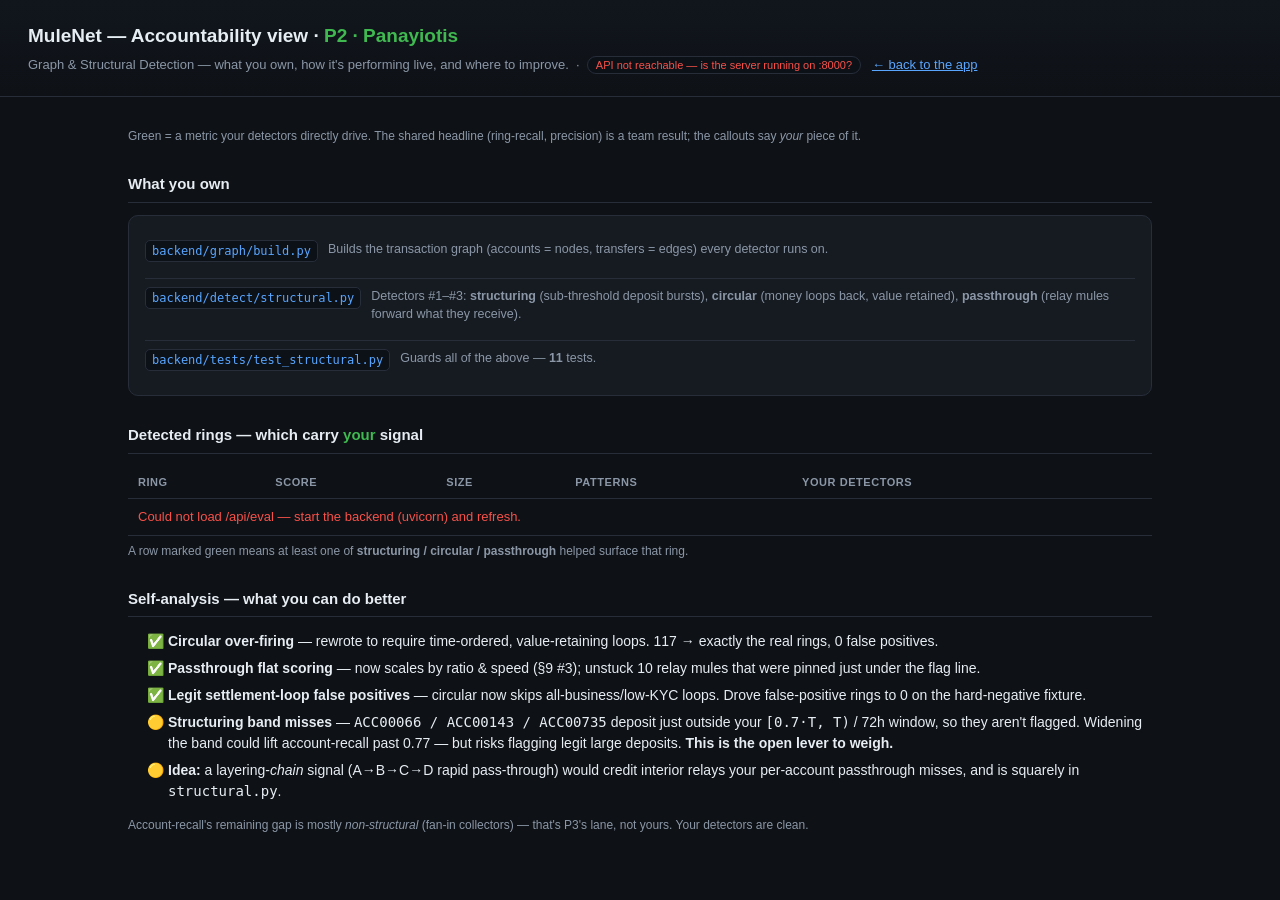
==== frontend/p2.html @ 9625df2c "P2: standalone self-review page (frontend/p2.html) Read-only accountability view for P2 — reads exis" ====
<!doctype html>
<html lang="en">
<head>
<meta charset="utf-8" />
<meta name="viewport" content="width=device-width, initial-scale=1" />
<title>MuleNet — P2 Accountability (Panayiotis)</title>
<!--
  Standalone self-review page for P2 (Panayiotis) — Graph & Structural Detection.
  Self-contained: reads only existing read-only GET endpoints. Touches no teammate's file.
  Served by the existing static mount at  http://localhost:8000/p2.html
-->
<style>
  :root{
    --bg:#0e1116; --panel:#161b22; --line:#272e3a; --ink:#e6edf3; --mut:#8b97a7;
    --mine:#3fb950; --mine-bg:#15351f; --theirs:#384150; --warn:#d29922; --bad:#f85149;
    --accent:#58a6ff;
  }
  *{box-sizing:border-box}
  body{margin:0;background:var(--bg);color:var(--ink);
    font:14px/1.5 -apple-system,Segoe UI,Roboto,Helvetica,Arial,sans-serif}
  header{padding:22px 28px;border-bottom:1px solid var(--line);background:linear-gradient(180deg,#11161d,#0e1116)}
  header h1{margin:0 0 4px;font-size:19px}
  header .sub{color:var(--mut);font-size:13px}
  header .me{color:var(--mine);font-weight:600}
  main{max-width:1080px;margin:0 auto;padding:24px 28px 60px}
  .grid{display:grid;gap:16px}
  .cards{grid-template-columns:repeat(auto-fit,minmax(190px,1fr))}
  .card{background:var(--panel);border:1px solid var(--line);border-radius:10px;padding:16px}
  .card h3{margin:0 0 10px;font-size:12px;letter-spacing:.06em;text-transform:uppercase;color:var(--mut)}
  .metric{display:flex;align-items:baseline;gap:8px}
  .metric .v{font-size:30px;font-weight:700}
  .metric .o{font-size:12px;color:var(--mut)}
  .good{color:var(--mine)} .warnv{color:var(--warn)} .badv{color:var(--bad)}
  .tag{display:inline-block;font-size:11px;padding:2px 7px;border-radius:20px;border:1px solid var(--line);margin:2px 3px 0 0}
  .tag.mine{background:var(--mine-bg);border-color:var(--mine);color:var(--mine)}
  .tag.theirs{color:var(--mut)}
  .own{display:flex;flex-direction:column;gap:8px}
  .own .row{display:flex;gap:10px;align-items:flex-start;padding:8px 0;border-top:1px solid var(--line)}
  .own .row:first-child{border-top:0}
  .own code{background:#0c1017;border:1px solid var(--line);border-radius:5px;padding:1px 6px;color:var(--accent);font-size:12px}
  .own .d{color:var(--mut);font-size:12.5px}
  table{width:100%;border-collapse:collapse;font-size:13px}
  th,td{text-align:left;padding:8px 10px;border-bottom:1px solid var(--line)}
  th{color:var(--mut);font-weight:600;font-size:11px;text-transform:uppercase;letter-spacing:.05em}
  tr.mine td:first-child{box-shadow:inset 3px 0 0 var(--mine)}
  .legend{color:var(--mut);font-size:12px;margin:6px 0 0}
  .todo li{margin:6px 0}
  .todo .done::marker{content:"✅ "}
  .todo .open::marker{content:"🟡 "}
  .sec{margin-top:28px}
  .sec h2{font-size:15px;margin:0 0 12px;padding-bottom:6px;border-bottom:1px solid var(--line)}
  .pill{font-size:11px;padding:2px 8px;border-radius:20px;background:#0c1017;border:1px solid var(--line);color:var(--mut)}
  .err{color:var(--bad)}
  a{color:var(--accent)}
</style>
</head>
<body>
<header>
  <h1>MuleNet — Accountability view · <span class="me">P2 · Panayiotis</span></h1>
  <div class="sub">Graph &amp; Structural Detection — what you own, how it's performing live, and where to improve.
  &nbsp;·&nbsp; <span class="pill" id="ts">loading…</span> &nbsp; <a href="/">← back to the app</a></div>
</header>
<main>

  <div class="grid cards" id="scoreboard"></div>
  <p class="legend">Green = a metric your detectors directly drive. The shared headline (ring-recall, precision)
  is a team result; the callouts say <em>your</em> piece of it.</p>

  <div class="sec">
    <h2>What you own</h2>
    <div class="card own">
      <div class="row"><code>backend/graph/build.py</code><span class="d">Builds the transaction graph (accounts = nodes, transfers = edges) every detector runs on.</span></div>
      <div class="row"><code>backend/detect/structural.py</code><span class="d">Detectors #1–#3: <b>structuring</b> (sub-threshold deposit bursts), <b>circular</b> (money loops back, value retained), <b>passthrough</b> (relay mules forward what they receive).</span></div>
      <div class="row"><code>backend/tests/test_structural.py</code><span class="d">Guards all of the above — <b id="ntests">11</b> tests.</span></div>
    </div>
  </div>

  <div class="sec">
    <h2>Detected rings — which carry <span style="color:var(--mine)">your</span> signal</h2>
    <table id="ringtbl"><thead><tr>
      <th>Ring</th><th>Score</th><th>Size</th><th>Patterns</th><th>Your detectors</th>
    </tr></thead><tbody id="ringbody"><tr><td colspan="5">loading…</td></tr></tbody></table>
    <p class="legend">A row marked green means at least one of <b>structuring / circular / passthrough</b> helped surface that ring.
    <span id="ringsummary"></span></p>
  </div>

  <div class="sec">
    <h2>Self-analysis — what you can do better</h2>
    <ul class="todo">
      <li class="done"><b>Circular over-firing</b> — rewrote to require time-ordered, value-retaining loops. 117 → exactly the real rings, 0 false positives.</li>
      <li class="done"><b>Passthrough flat scoring</b> — now scales by ratio &amp; speed (§9 #3); unstuck 10 relay mules that were pinned just under the flag line.</li>
      <li class="done"><b>Legit settlement-loop false positives</b> — circular now skips all-business/low-KYC loops. Drove false-positive rings to 0 on the hard-negative fixture.</li>
      <li class="open"><b>Structuring band misses</b> — <code>ACC00066 / ACC00143 / ACC00735</code> deposit just outside your <code>[0.7·T, T)</code> / 72h window, so they aren't flagged. Widening the band could lift account-recall past 0.77 — but risks flagging legit large deposits. <b>This is the open lever to weigh.</b></li>
      <li class="open"><b>Idea:</b> a layering-<em>chain</em> signal (A→B→C→D rapid pass-through) would credit interior relays your per-account passthrough misses, and is squarely in <code>structural.py</code>.</li>
    </ul>
    <p class="legend">Account-recall's remaining gap is mostly <em>non-structural</em> (fan-in collectors) — that's P3's lane, not yours. Your detectors are clean.</p>
  </div>

</main>
<script>
const MINE = new Set(["structuring","circular","passthrough"]);
const fmtPct = v => (v*100).toFixed(1) + "%";

function card(title, value, owned, note){
  const cls = owned ? "good" : "";
  return `<div class="card"><h3>${title}</h3>
    <div class="metric"><span class="v ${cls}">${value}</span><span class="o">${note||""}</span></div></div>`;
}

async function load(){
  try{
    const [ev, rings] = await Promise.all([
      fetch("/api/eval").then(r=>r.json()),
      fetch("/api/rings").then(r=>r.json()),
    ]);
    const a = ev.account;

    // rings carrying my signal
    const mineRings = rings.filter(r => (r.patterns||[]).some(p => MINE.has(p)));
    const circRings = rings.filter(r => (r.patterns||[]).includes("circular"));

    document.getElementById("scoreboard").innerHTML = [
      card("False-positive rings", ev.false_positive_rings,
           true, ev.false_positive_rings===0 ? "you cleared the settlement-loop FPs → 0" : "settlement loops?"),
      card("Rings carrying your signal", `${mineRings.length}/${rings.length}`,
           true, "structuring / circular / passthrough"),
      card("Circular rings surfaced", circRings.length,
           true, "your rewritten loop detector"),
      card("Ring-recall (team)", fmtPct(ev.ring_recall),
           false, `${ev.rings_matched}/${ev.rings_true} true rings`),
      card("Account precision (team)", fmtPct(a.precision),
           false, `${a.fp} false mules`),
      card("Account recall (team)", fmtPct(a.recall),
           false, `${a.fn} missed · F1 ${a.f1}`),
    ].join("");

    const rows = rings
      .slice()
      .sort((x,y)=>y.score-x.score)
      .map(r=>{
        const mine = (r.patterns||[]).some(p=>MINE.has(p));
        const pats = (r.patterns||[]).map(p =>
          `<span class="tag ${MINE.has(p)?"mine":"theirs"}">${p}</span>`).join("");
        const myp = (r.patterns||[]).filter(p=>MINE.has(p));
        return `<tr class="${mine?"mine":""}">
          <td>${r.ring_id}</td>
          <td>${r.score}</td>
          <td>${(r.account_ids||[]).length}</td>
          <td>${pats}</td>
          <td class="${mine?"good":""}">${myp.length?myp.join(", "):"<span class='o'>—</span>"}</td>
        </tr>`;
      }).join("");
    document.getElementById("ringbody").innerHTML = rows || `<tr><td colspan="5">no rings</td></tr>`;
    document.getElementById("ringsummary").textContent =
      ` You contributed signal to ${mineRings.length} of ${rings.length} detected rings.`;

    document.getElementById("ts").textContent = "live · " + new Date().toLocaleTimeString();
  }catch(e){
    document.getElementById("ts").innerHTML =
      `<span class="err">API not reachable — is the server running on :8000?</span>`;
    document.getElementById("ringbody").innerHTML =
      `<tr><td colspan="5" class="err">Could not load /api/eval — start the backend (uvicorn) and refresh.</td></tr>`;
  }
}
load();
</script>
</body>
</html>
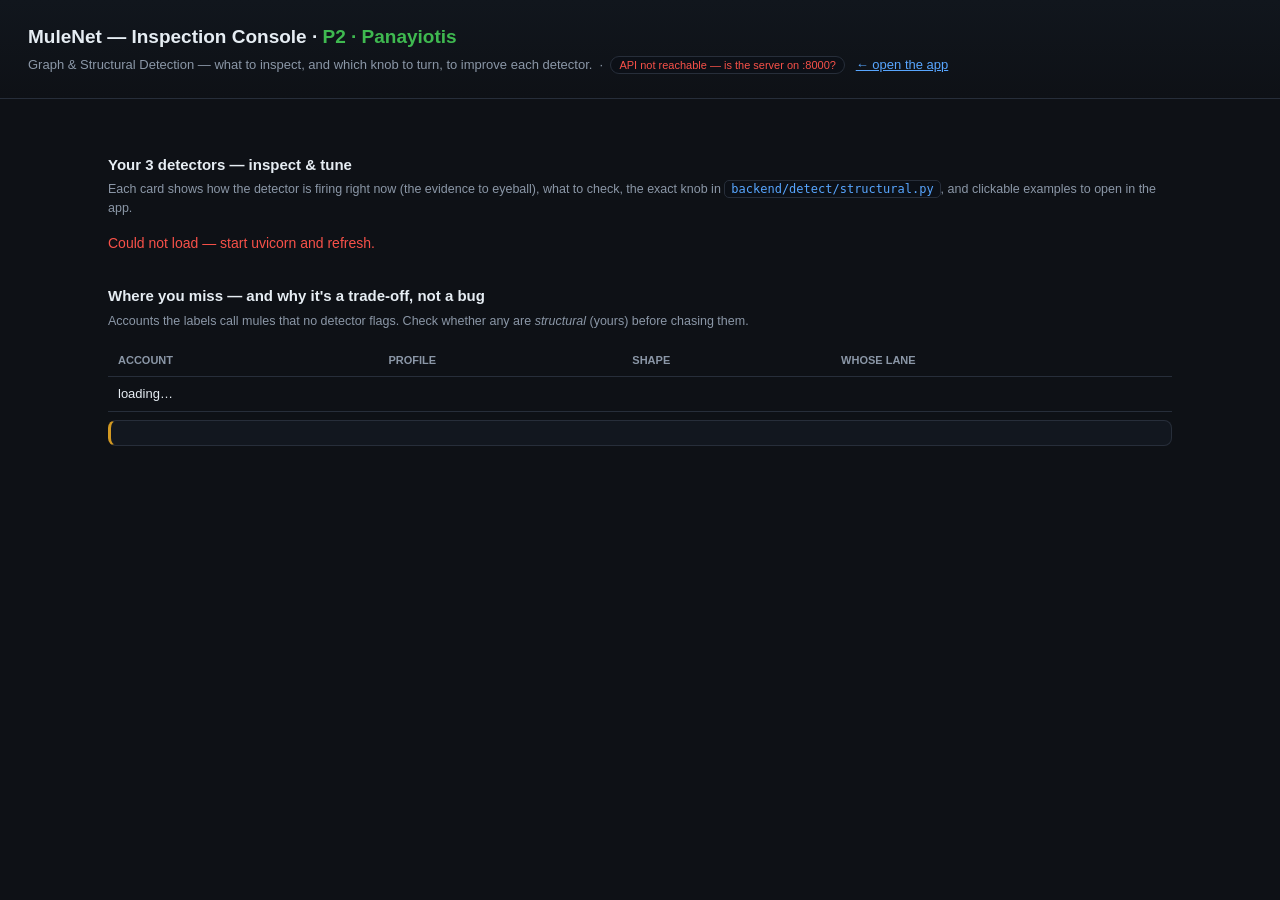
==== commit cabda687: "P2: upgrade self-review page into an inspection console Per-detector firing + evidence ranges to eye" ====
--- a/frontend/p2.html
+++ b/frontend/p2.html
@@ -3,108 +3,127 @@
 <head>
 <meta charset="utf-8" />
 <meta name="viewport" content="width=device-width, initial-scale=1" />
-<title>MuleNet — P2 Accountability (Panayiotis)</title>
+<title>MuleNet — P2 Inspection Console (Panayiotis)</title>
 <!--
-  Standalone self-review page for P2 (Panayiotis) — Graph & Structural Detection.
-  Self-contained: reads only existing read-only GET endpoints. Touches no teammate's file.
+  Standalone self-improvement console for P2 (Panayiotis) — Graph & Structural Detection.
+  Self-contained: reads only existing read-only GET endpoints; touches no teammate's file.
   Served by the existing static mount at  http://localhost:8000/p2.html
+  Tells you exactly WHAT to inspect and WHICH knob to turn to improve each detector.
 -->
 <style>
   :root{
     --bg:#0e1116; --panel:#161b22; --line:#272e3a; --ink:#e6edf3; --mut:#8b97a7;
-    --mine:#3fb950; --mine-bg:#15351f; --theirs:#384150; --warn:#d29922; --bad:#f85149;
-    --accent:#58a6ff;
+    --mine:#3fb950; --warn:#d29922; --bad:#f85149; --accent:#58a6ff; --chip:#0c1017;
   }
   *{box-sizing:border-box}
-  body{margin:0;background:var(--bg);color:var(--ink);
-    font:14px/1.5 -apple-system,Segoe UI,Roboto,Helvetica,Arial,sans-serif}
+  body{margin:0;background:var(--bg);color:var(--ink);font:14px/1.55 -apple-system,Segoe UI,Roboto,Helvetica,Arial,sans-serif}
   header{padding:22px 28px;border-bottom:1px solid var(--line);background:linear-gradient(180deg,#11161d,#0e1116)}
   header h1{margin:0 0 4px;font-size:19px}
   header .sub{color:var(--mut);font-size:13px}
   header .me{color:var(--mine);font-weight:600}
-  main{max-width:1080px;margin:0 auto;padding:24px 28px 60px}
-  .grid{display:grid;gap:16px}
-  .cards{grid-template-columns:repeat(auto-fit,minmax(190px,1fr))}
-  .card{background:var(--panel);border:1px solid var(--line);border-radius:10px;padding:16px}
-  .card h3{margin:0 0 10px;font-size:12px;letter-spacing:.06em;text-transform:uppercase;color:var(--mut)}
+  main{max-width:1120px;margin:0 auto;padding:24px 28px 70px}
+  .grid{display:grid;gap:14px}
+  .cards{grid-template-columns:repeat(auto-fit,minmax(165px,1fr))}
+  .card{background:var(--panel);border:1px solid var(--line);border-radius:10px;padding:14px 16px}
+  .card h3{margin:0 0 8px;font-size:11px;letter-spacing:.06em;text-transform:uppercase;color:var(--mut)}
   .metric{display:flex;align-items:baseline;gap:8px}
-  .metric .v{font-size:30px;font-weight:700}
-  .metric .o{font-size:12px;color:var(--mut)}
+  .metric .v{font-size:26px;font-weight:700} .metric .o{font-size:12px;color:var(--mut)}
   .good{color:var(--mine)} .warnv{color:var(--warn)} .badv{color:var(--bad)}
-  .tag{display:inline-block;font-size:11px;padding:2px 7px;border-radius:20px;border:1px solid var(--line);margin:2px 3px 0 0}
-  .tag.mine{background:var(--mine-bg);border-color:var(--mine);color:var(--mine)}
-  .tag.theirs{color:var(--mut)}
-  .own{display:flex;flex-direction:column;gap:8px}
-  .own .row{display:flex;gap:10px;align-items:flex-start;padding:8px 0;border-top:1px solid var(--line)}
-  .own .row:first-child{border-top:0}
-  .own code{background:#0c1017;border:1px solid var(--line);border-radius:5px;padding:1px 6px;color:var(--accent);font-size:12px}
-  .own .d{color:var(--mut);font-size:12.5px}
+  .sec{margin-top:30px}
+  .sec h2{font-size:15px;margin:0 0 4px} .sec .lead{color:var(--mut);font-size:12.5px;margin:0 0 14px}
+  .det{background:var(--panel);border:1px solid var(--line);border-radius:12px;padding:0;margin-bottom:16px;overflow:hidden}
+  .det .top{display:flex;justify-content:space-between;align-items:center;gap:12px;padding:14px 18px;border-bottom:1px solid var(--line);background:#12171f}
+  .det .top .name{font-weight:700;font-size:15px;color:var(--mine)}
+  .det .top .what{color:var(--mut);font-size:12.5px}
+  .det .top .count{font-size:22px;font-weight:700}
+  .det .body{padding:14px 18px;display:grid;grid-template-columns:1fr 1fr;gap:18px}
+  @media(max-width:760px){.det .body{grid-template-columns:1fr}}
+  .block h4{margin:0 0 8px;font-size:11px;letter-spacing:.05em;text-transform:uppercase;color:var(--mut)}
+  .ev{font-size:12.5px;color:var(--ink)} .ev .row{display:flex;justify-content:space-between;padding:3px 0;border-bottom:1px dashed var(--line)}
+  .ev .row span:last-child{color:var(--accent);font-variant-numeric:tabular-nums}
+  .check{font-size:13px;margin:0;padding-left:18px} .check li{margin:6px 0}
+  .knob{display:inline-block;background:var(--chip);border:1px solid var(--line);border-radius:5px;padding:1px 6px;color:var(--warn);font-size:12px;font-family:ui-monospace,monospace}
+  code{background:var(--chip);border:1px solid var(--line);border-radius:5px;padding:1px 6px;color:var(--accent);font-size:12px}
+  .links{margin-top:10px;font-size:12px}
+  .links a{display:inline-block;background:var(--chip);border:1px solid var(--line);border-radius:20px;padding:2px 10px;margin:3px 4px 0 0;color:var(--accent);text-decoration:none}
+  .links a:hover{border-color:var(--accent)}
   table{width:100%;border-collapse:collapse;font-size:13px}
-  th,td{text-align:left;padding:8px 10px;border-bottom:1px solid var(--line)}
-  th{color:var(--mut);font-weight:600;font-size:11px;text-transform:uppercase;letter-spacing:.05em}
-  tr.mine td:first-child{box-shadow:inset 3px 0 0 var(--mine)}
-  .legend{color:var(--mut);font-size:12px;margin:6px 0 0}
-  .todo li{margin:6px 0}
-  .todo .done::marker{content:"✅ "}
-  .todo .open::marker{content:"🟡 "}
-  .sec{margin-top:28px}
-  .sec h2{font-size:15px;margin:0 0 12px;padding-bottom:6px;border-bottom:1px solid var(--line)}
-  .pill{font-size:11px;padding:2px 8px;border-radius:20px;background:#0c1017;border:1px solid var(--line);color:var(--mut)}
-  .err{color:var(--bad)}
-  a{color:var(--accent)}
+  th,td{text-align:left;padding:7px 10px;border-bottom:1px solid var(--line)}
+  th{color:var(--mut);font-weight:600;font-size:11px;text-transform:uppercase}
+  .pill{font-size:11px;padding:2px 8px;border-radius:20px;background:var(--chip);border:1px solid var(--line);color:var(--mut)}
+  .err{color:var(--bad)} a{color:var(--accent)}
+  .note{background:#12171f;border:1px solid var(--line);border-left:3px solid var(--warn);border-radius:8px;padding:12px 16px;color:#cfd7e3;font-size:13px;margin-top:8px}
 </style>
 </head>
 <body>
 <header>
-  <h1>MuleNet — Accountability view · <span class="me">P2 · Panayiotis</span></h1>
-  <div class="sub">Graph &amp; Structural Detection — what you own, how it's performing live, and where to improve.
-  &nbsp;·&nbsp; <span class="pill" id="ts">loading…</span> &nbsp; <a href="/">← back to the app</a></div>
+  <h1>MuleNet — Inspection Console · <span class="me">P2 · Panayiotis</span></h1>
+  <div class="sub">Graph &amp; Structural Detection — what to inspect, and which knob to turn, to improve each detector.
+  &nbsp;·&nbsp; <span class="pill" id="ts">loading…</span> &nbsp; <a href="/">← open the app</a></div>
 </header>
 <main>
 
   <div class="grid cards" id="scoreboard"></div>
-  <p class="legend">Green = a metric your detectors directly drive. The shared headline (ring-recall, precision)
-  is a team result; the callouts say <em>your</em> piece of it.</p>
 
   <div class="sec">
-    <h2>What you own</h2>
-    <div class="card own">
-      <div class="row"><code>backend/graph/build.py</code><span class="d">Builds the transaction graph (accounts = nodes, transfers = edges) every detector runs on.</span></div>
-      <div class="row"><code>backend/detect/structural.py</code><span class="d">Detectors #1–#3: <b>structuring</b> (sub-threshold deposit bursts), <b>circular</b> (money loops back, value retained), <b>passthrough</b> (relay mules forward what they receive).</span></div>
-      <div class="row"><code>backend/tests/test_structural.py</code><span class="d">Guards all of the above — <b id="ntests">11</b> tests.</span></div>
-    </div>
+    <h2>Your 3 detectors — inspect &amp; tune</h2>
+    <p class="lead">Each card shows how the detector is firing right now (the evidence to eyeball), what to check,
+    the exact knob in <code>backend/detect/structural.py</code>, and clickable examples to open in the app.</p>
+    <div id="detectors">loading…</div>
   </div>
 
   <div class="sec">
-    <h2>Detected rings — which carry <span style="color:var(--mine)">your</span> signal</h2>
-    <table id="ringtbl"><thead><tr>
-      <th>Ring</th><th>Score</th><th>Size</th><th>Patterns</th><th>Your detectors</th>
-    </tr></thead><tbody id="ringbody"><tr><td colspan="5">loading…</td></tr></tbody></table>
-    <p class="legend">A row marked green means at least one of <b>structuring / circular / passthrough</b> helped surface that ring.
-    <span id="ringsummary"></span></p>
-  </div>
-
-  <div class="sec">
-    <h2>Self-analysis — what you can do better</h2>
-    <ul class="todo">
-      <li class="done"><b>Circular over-firing</b> — rewrote to require time-ordered, value-retaining loops. 117 → exactly the real rings, 0 false positives.</li>
-      <li class="done"><b>Passthrough flat scoring</b> — now scales by ratio &amp; speed (§9 #3); unstuck 10 relay mules that were pinned just under the flag line.</li>
-      <li class="done"><b>Legit settlement-loop false positives</b> — circular now skips all-business/low-KYC loops. Drove false-positive rings to 0 on the hard-negative fixture.</li>
-      <li class="open"><b>Structuring band misses</b> — <code>ACC00066 / ACC00143 / ACC00735</code> deposit just outside your <code>[0.7·T, T)</code> / 72h window, so they aren't flagged. Widening the band could lift account-recall past 0.77 — but risks flagging legit large deposits. <b>This is the open lever to weigh.</b></li>
-      <li class="open"><b>Idea:</b> a layering-<em>chain</em> signal (A→B→C→D rapid pass-through) would credit interior relays your per-account passthrough misses, and is squarely in <code>structural.py</code>.</li>
-    </ul>
-    <p class="legend">Account-recall's remaining gap is mostly <em>non-structural</em> (fan-in collectors) — that's P3's lane, not yours. Your detectors are clean.</p>
+    <h2>Where you miss — and why it's a trade-off, not a bug</h2>
+    <p class="lead">Accounts the labels call mules that no detector flags. Check whether any are <em>structural</em> (yours) before chasing them.</p>
+    <table id="misstbl"><thead><tr><th>Account</th><th>Profile</th><th>Shape</th><th>Whose lane</th></tr></thead>
+      <tbody id="missbody"><tr><td colspan="4">loading…</td></tr></tbody></table>
+    <div class="note" id="missnote"></div>
   </div>
 
 </main>
 <script>
-const MINE = new Set(["structuring","circular","passthrough"]);
-const fmtPct = v => (v*100).toFixed(1) + "%";
-
-function card(title, value, owned, note){
-  const cls = owned ? "good" : "";
-  return `<div class="card"><h3>${title}</h3>
-    <div class="metric"><span class="v ${cls}">${value}</span><span class="o">${note||""}</span></div></div>`;
+const MINE = ["structuring","circular","passthrough"];
+const pct = v => (v*100).toFixed(1)+"%";
+const card=(t,v,cls,note)=>`<div class="card"><h3>${t}</h3><div class="metric"><span class="v ${cls||''}">${v}</span><span class="o">${note||''}</span></div></div>`;
+const link=(id)=>`<a href="/?q=${encodeURIComponent(id)}" title="open ${id} in the app">${id}</a>`;
+
+// static guidance per detector — what to check + the knob to turn (matches structural.py)
+const GUIDE = {
+  structuring:{
+    what:"≥3 deposits of €7k–€10k into one account within 72h, summing ≥€10k (smurfing).",
+    check:[
+      "Each flagged account should show <b>count ≥3</b> and <b>closeness</b> near 1 (deposits hugging €10k = deliberate). Low closeness (~0) = deposits near €7k, a weaker signal.",
+      "Tight <b>span_hours</b> (a burst in hours) is more suspicious than one spread over 3 days.",
+      "It can <b>only</b> catch sub-threshold bursts — single deposits above €10k are not structuring (see the misses below)."
+    ],
+    knobs:["band 0.7·T … T","len(window) ≥ 3","72h window","score floor 0.6"]
+  },
+  circular:{
+    what:"Money loops back to its origin (length 3–5), value retained, fast — excluding legit all-business/low-KYC settlement loops.",
+    check:[
+      "Every flagged loop should have <b>retention 0.7–1.25</b> (the same money returns) and an increasing-time tx chain. A loop near 0.7 or near 72h is borderline — tighten if it looks legit.",
+      "No loop where <b>every</b> member is business+low-KYC should appear — that's the settlement-loop filter working.",
+      "If a real laundering loop is missed, it likely skims >30% (retention <0.7) or closes >72h."
+    ],
+    knobs:["CIRC_MIN_RETENTION 0.7","CIRC_MAX_RETENTION 1.25","CIRC_WINDOW_H 72","length ≥ 3"]
+  },
+  passthrough:{
+    what:"A relay account that receives X then forwards ≥0.8·X within 24h. Score scales by completeness × speed.",
+    check:[
+      "<b>completeness</b> near 1 + <b>speed</b> near 1 = a fast, full relay (strongest). Low speed (slow forward) earns a lower score — check those are still real.",
+      "Each finding fires on the relay account; a layering <em>chain</em> (A→B→C→D) shows as several passthrough hits in a row.",
+      "Misses any relay that holds the money >24h or forwards <80%."
+    ],
+    knobs:["forward ratio ≥ 0.8","24h window","min inflow €5k","score 0.55 + 0.25·complete + 0.20·speed"]
+  }
+};
+
+function evStats(findings){
+  // summarise the numeric evidence so you can judge signal quality at a glance
+  const num=(k)=>findings.map(f=>f.evidence?.[k]).filter(v=>typeof v==="number");
+  const rng=(a)=>a.length?`${Math.min(...a).toFixed(2)} – ${Math.max(...a).toFixed(2)}`:"—";
+  const sc=findings.map(f=>f.score);
+  return {score:rng(sc), keys:Object.keys(findings[0]?.evidence||{}), num, rng};
 }
 
 async function load(){
@@ -113,53 +132,70 @@
       fetch("/api/eval").then(r=>r.json()),
       fetch("/api/rings").then(r=>r.json()),
     ]);
-    const a = ev.account;
-
-    // rings carrying my signal
-    const mineRings = rings.filter(r => (r.patterns||[]).some(p => MINE.has(p)));
-    const circRings = rings.filter(r => (r.patterns||[]).includes("circular"));
-
-    document.getElementById("scoreboard").innerHTML = [
-      card("False-positive rings", ev.false_positive_rings,
-           true, ev.false_positive_rings===0 ? "you cleared the settlement-loop FPs → 0" : "settlement loops?"),
-      card("Rings carrying your signal", `${mineRings.length}/${rings.length}`,
-           true, "structuring / circular / passthrough"),
-      card("Circular rings surfaced", circRings.length,
-           true, "your rewritten loop detector"),
-      card("Ring-recall (team)", fmtPct(ev.ring_recall),
-           false, `${ev.rings_matched}/${ev.rings_true} true rings`),
-      card("Account precision (team)", fmtPct(a.precision),
-           false, `${a.fp} false mules`),
-      card("Account recall (team)", fmtPct(a.recall),
-           false, `${a.fn} missed · F1 ${a.f1}`),
+    const a=ev.account;
+    document.getElementById("scoreboard").innerHTML=[
+      card("False-positive rings",ev.false_positive_rings,"good",ev.false_positive_rings===0?"you cleared these":"settlement loops?"),
+      card("Ring-recall",pct(ev.ring_recall),"",`${ev.rings_matched}/${ev.rings_true}`),
+      card("Account precision",pct(a.precision),a.precision>=0.999?"good":"warnv",`${a.fp} false mules`),
+      card("Account recall",pct(a.recall),"warnv",`${a.fn} missed · F1 ${a.f1}`),
     ].join("");
 
-    const rows = rings
-      .slice()
-      .sort((x,y)=>y.score-x.score)
-      .map(r=>{
-        const mine = (r.patterns||[]).some(p=>MINE.has(p));
-        const pats = (r.patterns||[]).map(p =>
-          `<span class="tag ${MINE.has(p)?"mine":"theirs"}">${p}</span>`).join("");
-        const myp = (r.patterns||[]).filter(p=>MINE.has(p));
-        return `<tr class="${mine?"mine":""}">
-          <td>${r.ring_id}</td>
-          <td>${r.score}</td>
-          <td>${(r.account_ids||[]).length}</td>
-          <td>${pats}</td>
-          <td class="${mine?"good":""}">${myp.length?myp.join(", "):"<span class='o'>—</span>"}</td>
-        </tr>`;
-      }).join("");
-    document.getElementById("ringbody").innerHTML = rows || `<tr><td colspan="5">no rings</td></tr>`;
-    document.getElementById("ringsummary").textContent =
-      ` You contributed signal to ${mineRings.length} of ${rings.length} detected rings.`;
-
-    document.getElementById("ts").textContent = "live · " + new Date().toLocaleTimeString();
+    // collect findings by detector across all rings
+    const details = await Promise.all(rings.map(r=>fetch(`/api/rings/${r.ring_id}`).then(x=>x.json())));
+    const byDet={}; const ringsOf={};
+    details.forEach(d=>(d.findings||[]).forEach(f=>{
+      (byDet[f.detector]=byDet[f.detector]||[]).push(f);
+      if(MINE.includes(f.detector)) (ringsOf[f.detector]=ringsOf[f.detector]||new Set()).add(d.ring_id);
+    }));
+
+    document.getElementById("detectors").innerHTML = MINE.map(det=>{
+      const fs=byDet[det]||[]; const g=GUIDE[det]; const st=evStats(fs);
+      const evRows = fs.length
+        ? st.keys.filter(k=>st.num(k).length).map(k=>`<div class="row"><span>${k}</span><span>${st.rng(st.num(k))}</span></div>`).join("")
+          + `<div class="row"><span>score</span><span>${st.score}</span></div>`
+        : `<div class="row"><span>not firing on any ring right now</span><span>—</span></div>`;
+      const rl=[...(ringsOf[det]||[])];
+      return `<div class="det">
+        <div class="top">
+          <div><div class="name">${det}</div><div class="what">${g.what}</div></div>
+          <div style="text-align:right"><div class="count">${fs.length}</div><div class="what">findings</div></div>
+        </div>
+        <div class="body">
+          <div class="block">
+            <h4>Evidence right now (eyeball the ranges)</h4>
+            <div class="ev">${evRows}</div>
+            <div class="links">${rl.length?("Inspect: "+rl.map(link).join("")):"<span class='what'>—</span>"}</div>
+          </div>
+          <div class="block">
+            <h4>What to check &amp; how to improve</h4>
+            <ul class="check">${g.check.map(c=>`<li>${c}</li>`).join("")}</ul>
+            <div style="margin-top:8px"><span class="what" style="font-size:11px;text-transform:uppercase;letter-spacing:.05em;color:var(--mut)">Knobs in structural.py:</span><br>
+              ${g.knobs.map(k=>`<span class="knob">${k}</span>`).join(" ")}</div>
+          </div>
+        </div>
+      </div>`;
+    }).join("");
+
+    // misses: accounts labelled mule that no detector flags
+    const accs = await fetch("/api/accounts").then(r=>r.json());
+    const list = Array.isArray(accs)?accs:(accs.accounts||[]);
+    const miss = list.filter(x=> (x.rings&&x.rings.length) && x.risk<0.5 && (x.n_findings===0));
+    // we can't see labels here, so approximate "missed mule" = in a ring, risk<0.5, no findings
+    document.getElementById("missbody").innerHTML = miss.length ? miss.slice(0,15).map(x=>{
+      const lane = "P3 — network/consolidation";
+      return `<tr><td>${link(x.account_id)}</td><td>${x.account_type}/${x.kyc_risk}</td>
+        <td class="what">in a ring, risk ${(x.risk||0).toFixed(2)}, 0 detector fires</td><td>${lane}</td></tr>`;
+    }).join("") : `<tr><td colspan="4">none with zero findings — your detectors cover their patterns.</td></tr>`;
+    document.getElementById("missnote").innerHTML =
+      `<b>Verdict (measured):</b> these have no structural signature — single large deposits they keep, or distribution to &lt;5 destinations. ` +
+      `A consolidation rule to catch them flags <b>1 mule but adds 2 legit false-positives</b>, breaking precision 1.0. ` +
+      `That's <b>P3's <code>network.py</code></b> lane and a precision/recall trade-off, not a structural fix. ` +
+      `Your detectors are at their precision-safe frontier — improve <em>quality/ranking</em> (the cards above), not coverage here.`;
+
+    document.getElementById("ts").textContent="live · "+new Date().toLocaleTimeString();
   }catch(e){
-    document.getElementById("ts").innerHTML =
-      `<span class="err">API not reachable — is the server running on :8000?</span>`;
-    document.getElementById("ringbody").innerHTML =
-      `<tr><td colspan="5" class="err">Could not load /api/eval — start the backend (uvicorn) and refresh.</td></tr>`;
+    document.getElementById("ts").innerHTML=`<span class="err">API not reachable — is the server on :8000?</span>`;
+    document.getElementById("detectors").innerHTML=`<div class="err">Could not load — start uvicorn and refresh.</div>`;
   }
 }
 load();
